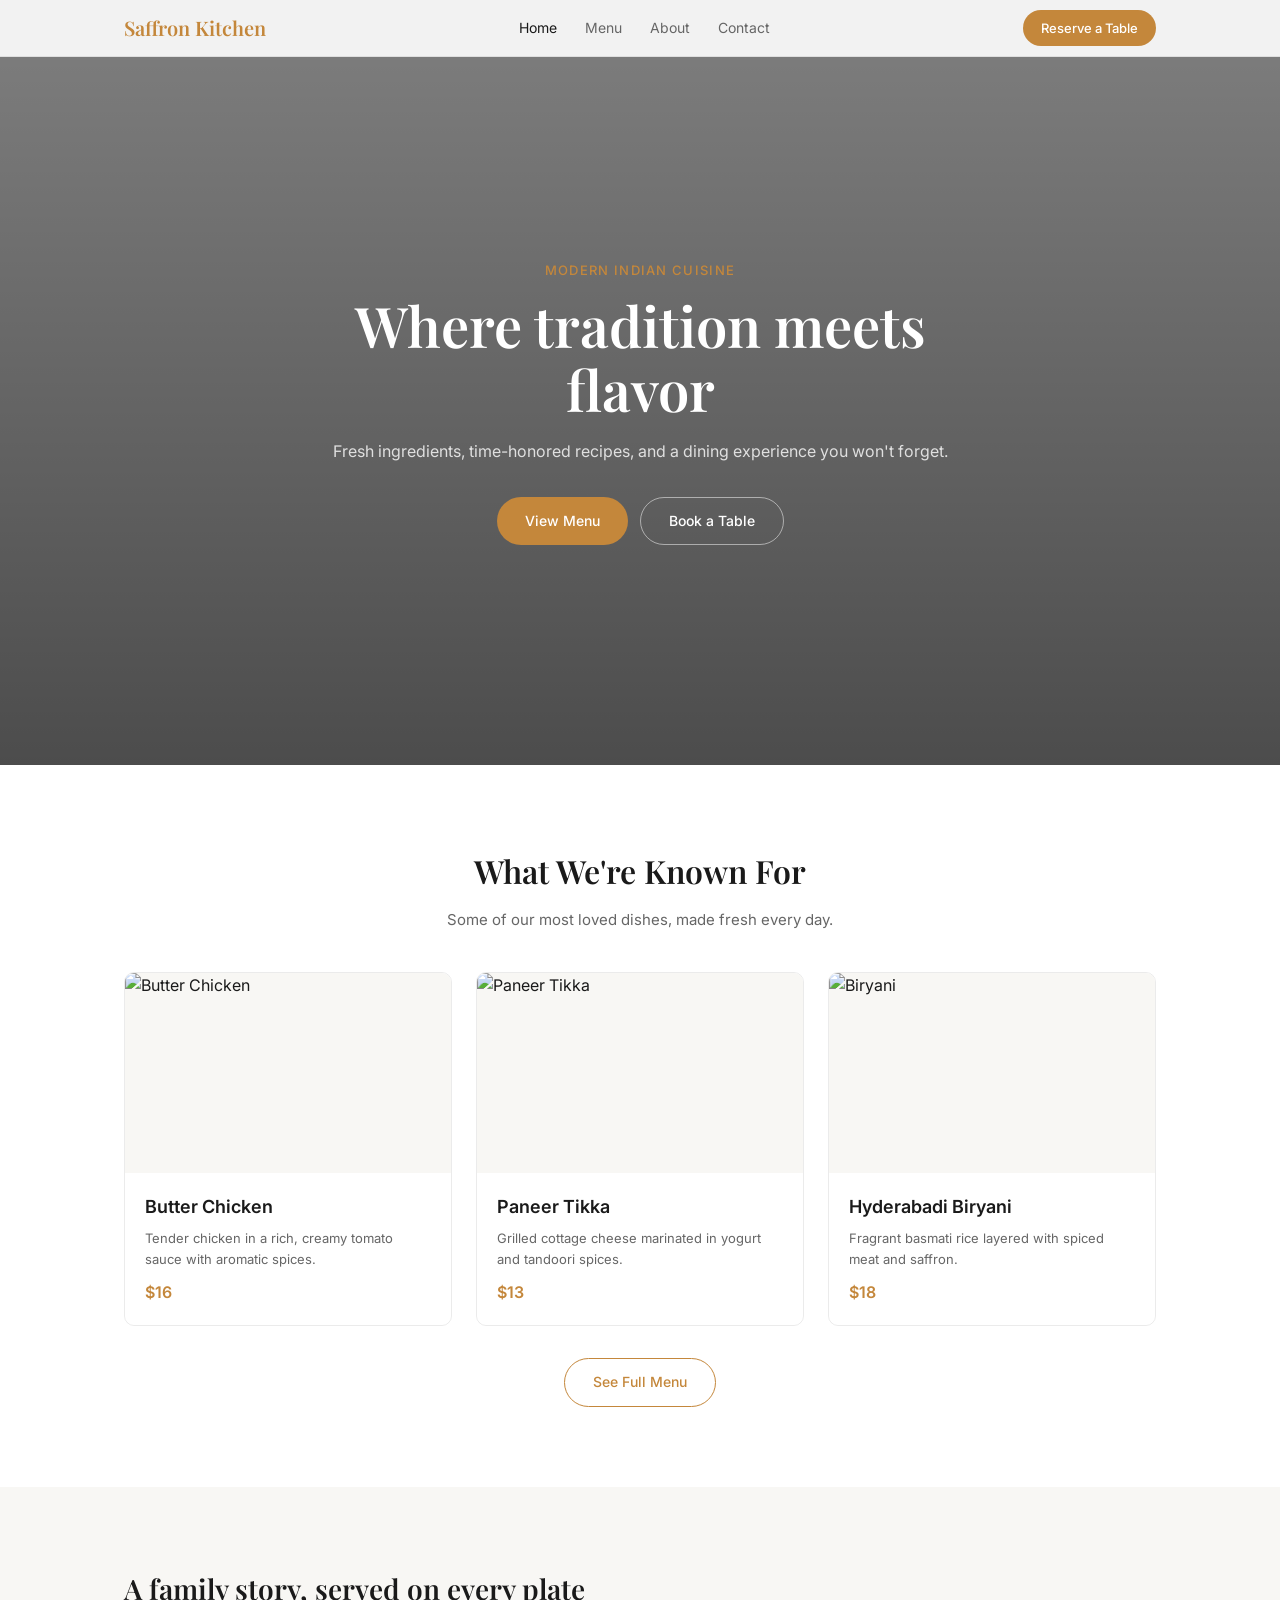
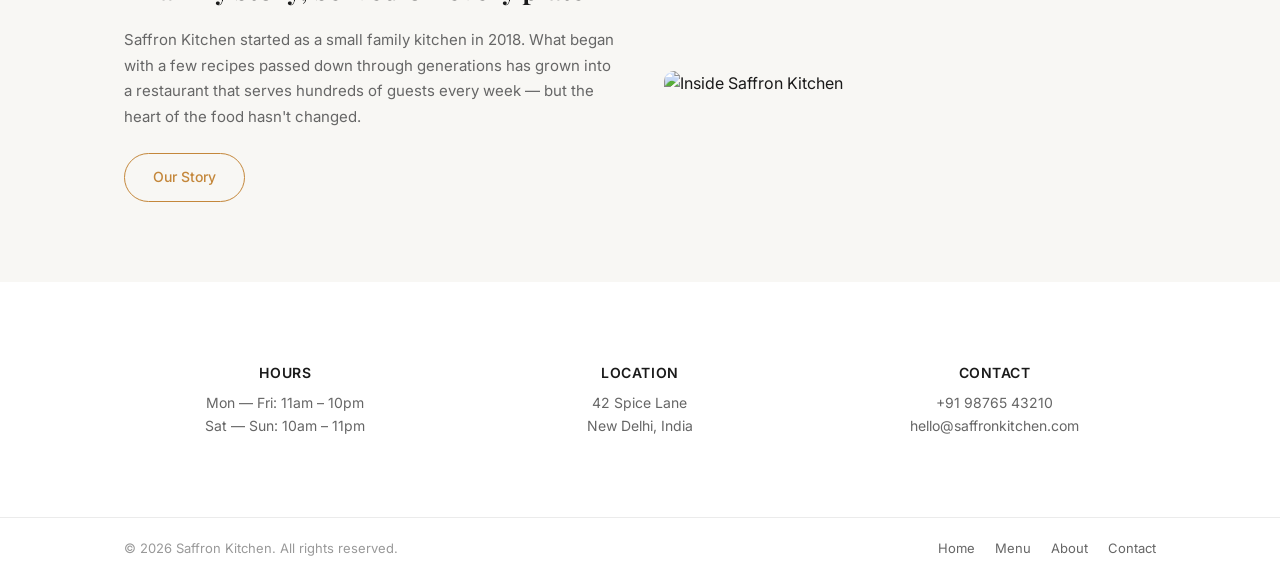
==== index.html @ c4163323 "Week 4: Saffron Kitchen restaurant website" ====
<!DOCTYPE html>
<html lang="en">
<head>
    <meta charset="UTF-8">
    <meta name="viewport" content="width=device-width, initial-scale=1.0">
    <title>Saffron Kitchen — Modern Indian Restaurant</title>
    <link rel="preconnect" href="https://fonts.googleapis.com">
    <link rel="preconnect" href="https://fonts.gstatic.com" crossorigin>
    <link href="https://fonts.googleapis.com/css2?family=Inter:wght@300;400;500;600;700&family=Playfair+Display:wght@400;500;600;700&display=swap" rel="stylesheet">
    <link rel="stylesheet" href="css/style.css">
</head>
<body>

    <nav class="nav">
        <div class="nav-inner">
            <a href="index.html" class="nav-logo">Saffron Kitchen</a>
            <div class="nav-links" id="navLinks">
                <a href="index.html" class="active">Home</a>
                <a href="menu.html">Menu</a>
                <a href="about.html">About</a>
                <a href="contact.html">Contact</a>
            </div>
            <a href="contact.html#reserve" class="nav-cta">Reserve a Table</a>
            <button class="hamburger" id="menuBtn">
                <span class="ham-line"></span>
                <span class="ham-line"></span>
            </button>
        </div>
    </nav>

    <!-- hero -->
    <section class="hero home-hero">
        <div class="hero-overlay"></div>
        <div class="hero-content">
            <p class="hero-tag">Modern Indian Cuisine</p>
            <h1>Where tradition meets flavor</h1>
            <p class="hero-sub">Fresh ingredients, time-honored recipes, and a dining experience you won't forget.</p>
            <div class="hero-btns">
                <a href="menu.html" class="btn btn-primary">View Menu</a>
                <a href="contact.html#reserve" class="btn btn-outline-light">Book a Table</a>
            </div>
        </div>
    </section>

    <!-- featured dishes -->
    <section class="section">
        <div class="container">
            <h2 class="section-title">What We're Known For</h2>
            <p class="section-sub">Some of our most loved dishes, made fresh every day.</p>
            <div class="dishes-grid">
                <div class="dish-card">
                    <div class="dish-img">
                        <img src="images/dish1.jpg" alt="Butter Chicken">
                    </div>
                    <div class="dish-info">
                        <h3>Butter Chicken</h3>
                        <p>Tender chicken in a rich, creamy tomato sauce with aromatic spices.</p>
                        <span class="dish-price">$16</span>
                    </div>
                </div>
                <div class="dish-card">
                    <div class="dish-img">
                        <img src="images/dish2.jpg" alt="Paneer Tikka">
                    </div>
                    <div class="dish-info">
                        <h3>Paneer Tikka</h3>
                        <p>Grilled cottage cheese marinated in yogurt and tandoori spices.</p>
                        <span class="dish-price">$13</span>
                    </div>
                </div>
                <div class="dish-card">
                    <div class="dish-img">
                        <img src="images/dish3.jpg" alt="Biryani">
                    </div>
                    <div class="dish-info">
                        <h3>Hyderabadi Biryani</h3>
                        <p>Fragrant basmati rice layered with spiced meat and saffron.</p>
                        <span class="dish-price">$18</span>
                    </div>
                </div>
            </div>
            <div class="center-link">
                <a href="menu.html" class="btn btn-outline">See Full Menu</a>
            </div>
        </div>
    </section>

    <!-- about preview -->
    <section class="section bg-alt">
        <div class="container about-preview">
            <div class="about-preview-text">
                <h2>A family story, served on every plate</h2>
                <p>Saffron Kitchen started as a small family kitchen in 2018. What began with a few recipes passed down through generations has grown into a restaurant that serves hundreds of guests every week — but the heart of the food hasn't changed.</p>
                <a href="about.html" class="btn btn-outline">Our Story</a>
            </div>
            <div class="about-preview-img">
                <img src="images/restaurant.jpg" alt="Inside Saffron Kitchen">
            </div>
        </div>
    </section>

    <!-- hours + location quick info -->
    <section class="section">
        <div class="container">
            <div class="info-grid">
                <div class="info-block">
                    <h3>Hours</h3>
                    <p>Mon — Fri: 11am – 10pm</p>
                    <p>Sat — Sun: 10am – 11pm</p>
                </div>
                <div class="info-block">
                    <h3>Location</h3>
                    <p>42 Spice Lane</p>
                    <p>New Delhi, India</p>
                </div>
                <div class="info-block">
                    <h3>Contact</h3>
                    <p>+91 98765 43210</p>
                    <p>hello@saffronkitchen.com</p>
                </div>
            </div>
        </div>
    </section>

    <footer class="footer">
        <div class="container footer-row">
            <span>© 2026 Saffron Kitchen. All rights reserved.</span>
            <div class="footer-links">
                <a href="index.html">Home</a>
                <a href="menu.html">Menu</a>
                <a href="about.html">About</a>
                <a href="contact.html">Contact</a>
            </div>
        </div>
    </footer>

    <script src="js/script.js"></script>
</body>
</html>
---- css/style.css ----
/* base */

:root {
    --font: 'Inter', -apple-system, sans-serif;
    --font-display: 'Playfair Display', Georgia, serif;
    --bg: #fff;
    --bg-alt: #f8f7f4;
    --surface: #fff;
    --text: #1a1a1a;
    --text-muted: #666;
    --text-faint: #999;
    --accent: #c4873b;
    --accent-hover: #b3762e;
    --accent-light: #fdf6ed;
    --border: rgba(0,0,0,0.08);
    --red: #d63031;
    --green: #27ae60;
    --shadow: 0 2px 20px rgba(0,0,0,0.06);
    --radius: 10px;
}

*, *::before, *::after { margin: 0; padding: 0; box-sizing: border-box; }
html { scroll-behavior: smooth; }

body {
    font-family: var(--font);
    background: var(--bg);
    color: var(--text);
    line-height: 1.6;
    -webkit-font-smoothing: antialiased;
}

img { display: block; max-width: 100%; }
a { color: inherit; text-decoration: none; }
button { font-family: inherit; cursor: pointer; }

.container { max-width: 1080px; margin: 0 auto; padding: 0 24px; }
.section { padding: 80px 0; }
.bg-alt { background: var(--bg-alt); }


/* nav */

.nav {
    position: fixed; top: 0; left: 0; right: 0; z-index: 100;
    background: rgba(255,255,255,0.9);
    backdrop-filter: saturate(180%) blur(20px);
    -webkit-backdrop-filter: saturate(180%) blur(20px);
    border-bottom: 1px solid var(--border);
}

.nav-inner {
    max-width: 1080px; margin: 0 auto; padding: 0 24px;
    height: 56px; display: flex; align-items: center; justify-content: space-between;
}

.nav-logo {
    font-family: var(--font-display);
    font-size: 20px; font-weight: 600;
    color: var(--accent);
}

.nav-links { display: flex; gap: 28px; }
.nav-links a { font-size: 14px; color: var(--text-muted); transition: color 0.2s; }
.nav-links a:hover, .nav-links a.active { color: var(--text); }

.nav-cta {
    font-size: 13px; font-weight: 500;
    padding: 8px 18px; border-radius: 980px;
    background: var(--accent); color: #fff;
    transition: background 0.2s;
}
.nav-cta:hover { background: var(--accent-hover); }

.hamburger {
    display: none; background: none; border: none;
    width: 24px; height: 18px; position: relative;
    flex-direction: column; justify-content: space-between;
}
.ham-line {
    display: block; height: 1.5px; width: 100%;
    background: var(--text); border-radius: 1px;
    transition: transform 0.2s, opacity 0.2s;
}
.hamburger.open .ham-line:first-child { transform: translateY(8px) rotate(45deg); }
.hamburger.open .ham-line:last-child { transform: translateY(-8px) rotate(-45deg); }


/* buttons */

.btn {
    display: inline-flex; align-items: center; justify-content: center;
    padding: 12px 28px; font-size: 14px; font-weight: 500;
    border-radius: 980px; border: none; transition: all 0.2s;
}
.btn-primary { background: var(--accent); color: #fff; }
.btn-primary:hover { background: var(--accent-hover); }
.btn-outline { background: transparent; color: var(--accent); border: 1.5px solid var(--accent); }
.btn-outline:hover { background: var(--accent); color: #fff; }
.btn-outline-light { background: transparent; color: #fff; border: 1.5px solid rgba(255,255,255,0.5); }
.btn-outline-light:hover { background: rgba(255,255,255,0.15); border-color: #fff; }
.btn-block { width: 100%; }


/* hero */

.home-hero {
    min-height: 85vh; display: flex; align-items: center;
    justify-content: center; text-align: center;
    position: relative; overflow: hidden;
    background: url('../images/hero-bg.jpg') center/cover no-repeat;
    padding: 120px 24px 80px;
}

.hero-overlay {
    position: absolute; inset: 0;
    background: linear-gradient(to bottom, rgba(0,0,0,0.5), rgba(0,0,0,0.7));
}

.hero-content { position: relative; z-index: 1; max-width: 640px; }

.hero-tag {
    font-size: 13px; font-weight: 500; text-transform: uppercase;
    letter-spacing: 0.1em; color: var(--accent); margin-bottom: 12px;
}

.home-hero h1 {
    font-family: var(--font-display);
    font-size: clamp(36px, 6vw, 56px);
    font-weight: 600; color: #fff; line-height: 1.15;
    margin-bottom: 16px;
}

.hero-sub { font-size: 16px; color: rgba(255,255,255,0.8); margin-bottom: 32px; line-height: 1.7; }

.hero-btns { display: flex; gap: 12px; justify-content: center; flex-wrap: wrap; }


/* page headers (inner pages) */

.page-header {
    padding: 120px 24px 48px;
    text-align: center; background: var(--bg-alt);
}

.page-header h1 {
    font-family: var(--font-display);
    font-size: 40px; font-weight: 600; margin-bottom: 8px;
}

.page-header p { color: var(--text-muted); font-size: 16px; }


/* section titles */

.section-title {
    font-family: var(--font-display);
    font-size: 32px; font-weight: 600; text-align: center;
    margin-bottom: 12px;
}
.section-sub { text-align: center; color: var(--text-muted); font-size: 15px; margin-bottom: 40px; }


/* dishes grid (home) */

.dishes-grid { display: grid; grid-template-columns: repeat(3, 1fr); gap: 24px; margin-bottom: 32px; }

.dish-card {
    border: 1px solid var(--border); border-radius: var(--radius);
    overflow: hidden; transition: transform 0.2s, box-shadow 0.2s;
}
.dish-card:hover { transform: translateY(-3px); box-shadow: var(--shadow); }

.dish-img { height: 200px; overflow: hidden; background: var(--bg-alt); }
.dish-img img { width: 100%; height: 100%; object-fit: cover; transition: transform 0.3s; }
.dish-card:hover .dish-img img { transform: scale(1.05); }

.dish-info { padding: 20px; }
.dish-info h3 { font-size: 18px; font-weight: 600; margin-bottom: 6px; }
.dish-info p { font-size: 13px; color: var(--text-muted); margin-bottom: 10px; }
.dish-price { font-size: 16px; font-weight: 600; color: var(--accent); }

.center-link { text-align: center; }


/* about preview (home) */

.about-preview { display: grid; grid-template-columns: 1fr 1fr; gap: 48px; align-items: center; }
.about-preview h2 { font-family: var(--font-display); font-size: 28px; font-weight: 600; margin-bottom: 16px; }
.about-preview p { color: var(--text-muted); font-size: 15px; margin-bottom: 24px; line-height: 1.7; }
.about-preview-img img { border-radius: var(--radius); width: 100%; }


/* info grid (home) */

.info-grid { display: grid; grid-template-columns: repeat(3, 1fr); gap: 32px; text-align: center; }
.info-block h3 { font-size: 14px; font-weight: 600; text-transform: uppercase; letter-spacing: 0.04em; margin-bottom: 8px; }
.info-block p { font-size: 14px; color: var(--text-muted); }


/* menu page */

.menu-filters {
    display: flex; gap: 8px; justify-content: center;
    flex-wrap: wrap; margin-bottom: 36px;
}

.filter-btn {
    padding: 8px 20px; font-size: 13px; font-weight: 500;
    border: 1px solid var(--border); border-radius: 980px;
    background: transparent; color: var(--text-muted);
    transition: all 0.2s;
}
.filter-btn:hover { border-color: var(--accent); color: var(--accent); }
.filter-btn.active { background: var(--accent); color: #fff; border-color: var(--accent); }

.menu-grid { display: grid; grid-template-columns: repeat(2, 1fr); gap: 16px; }

.menu-item {
    border: 1px solid var(--border); border-radius: var(--radius);
    padding: 20px; transition: box-shadow 0.2s;
}
.menu-item:hover { box-shadow: var(--shadow); }
.menu-item.hidden { display: none; }

.menu-item-top { display: flex; justify-content: space-between; align-items: baseline; margin-bottom: 6px; }
.menu-item-top h3 { font-size: 16px; font-weight: 600; }
.menu-price { font-size: 16px; font-weight: 600; color: var(--accent); }
.menu-item p { font-size: 13px; color: var(--text-muted); margin-bottom: 8px; }

.menu-tag {
    display: inline-block; font-size: 11px; font-weight: 600;
    padding: 2px 10px; border-radius: 980px; text-transform: uppercase;
    letter-spacing: 0.03em;
}
.menu-tag.veg { background: #e8f5e9; color: #2e7d32; }
.menu-tag.popular { background: #fff3e0; color: #e65100; }


/* about page */

.story-grid { display: grid; grid-template-columns: 1fr 1fr; gap: 48px; align-items: center; }
.story-text h2 { font-family: var(--font-display); font-size: 28px; font-weight: 600; margin-bottom: 16px; }
.story-text p { color: var(--text-muted); font-size: 15px; line-height: 1.7; margin-bottom: 16px; }
.story-img img { border-radius: var(--radius); }

.values-grid { display: grid; grid-template-columns: repeat(3, 1fr); gap: 24px; margin-top: 32px; }
.value-card {
    background: var(--surface); border: 1px solid var(--border);
    border-radius: var(--radius); padding: 28px;
}
.value-card h3 { font-size: 16px; font-weight: 600; margin-bottom: 8px; }
.value-card p { font-size: 13px; color: var(--text-muted); line-height: 1.6; }

.team-grid { display: grid; grid-template-columns: repeat(3, 1fr); gap: 24px; margin-top: 32px; text-align: center; }
.team-img { width: 140px; height: 140px; margin: 0 auto 14px; border-radius: 50%; overflow: hidden; background: var(--bg-alt); }
.team-img img { width: 100%; height: 100%; object-fit: cover; }
.team-card h3 { font-size: 16px; font-weight: 600; margin-bottom: 2px; }
.team-card p { font-size: 13px; color: var(--text-muted); }

.cta-center { text-align: center; max-width: 480px; margin: 0 auto; }
.cta-center h2 { font-family: var(--font-display); font-size: 28px; margin-bottom: 10px; }
.cta-center p { color: var(--text-muted); margin-bottom: 24px; }


/* contact page */

.contact-grid { display: grid; grid-template-columns: 1fr 1fr; gap: 40px; }

.contact-block { margin-bottom: 28px; }
.contact-block h3 { font-size: 14px; font-weight: 600; text-transform: uppercase; letter-spacing: 0.04em; margin-bottom: 6px; }
.contact-block p { font-size: 14px; color: var(--text-muted); }

.map-placeholder { border-radius: var(--radius); overflow: hidden; margin-top: 8px; background: var(--bg-alt); }
.map-placeholder img { width: 100%; height: 200px; object-fit: cover; }

.form-card {
    background: var(--surface); border: 1px solid var(--border);
    border-radius: 16px; padding: 28px; margin-bottom: 24px;
}
.form-card h2 { font-family: var(--font-display); font-size: 22px; margin-bottom: 4px; }
.form-sub { font-size: 13px; color: var(--text-muted); margin-bottom: 20px; }

.field { margin-bottom: 14px; }
.field label { display: block; font-size: 13px; font-weight: 600; margin-bottom: 4px; }
.field input, .field textarea, .field select {
    width: 100%; padding: 10px 12px; font-size: 14px;
    font-family: var(--font); background: var(--bg-alt);
    color: var(--text); border: 1.5px solid transparent;
    border-radius: 8px; outline: none; resize: vertical;
    transition: border-color 0.2s;
}
.field input:focus, .field textarea:focus, .field select:focus { border-color: var(--accent); }
.field input.bad, .field textarea.bad, .field select.bad { border-color: var(--red); }
.field input.good, .field textarea.good, .field select.good { border-color: var(--green); }

.field-row { display: grid; grid-template-columns: 1fr 1fr; gap: 14px; }

.err { display: block; font-size: 11px; color: var(--red); margin-top: 3px; min-height: 15px; }

.form-done { display: none; text-align: center; padding: 20px 0; }
.form-card.sent .form-fields { display: none; }
.form-card.sent .form-done { display: block; }
.form-done h3 { font-size: 18px; font-weight: 600; margin-bottom: 6px; color: var(--green); }
.form-done p { color: var(--text-muted); font-size: 14px; margin-bottom: 16px; }


/* footer */

.footer { border-top: 1px solid var(--border); padding: 20px 0; }
.footer-row { display: flex; justify-content: space-between; align-items: center; font-size: 13px; color: var(--text-faint); }
.footer-links { display: flex; gap: 20px; }
.footer-links a { color: var(--text-muted); transition: color 0.2s; }
.footer-links a:hover { color: var(--text); }


/* responsive */

@media (max-width: 768px) {
    .nav-links {
        display: none; position: absolute; top: 56px; left: 0; right: 0;
        flex-direction: column; background: rgba(255,255,255,0.95);
        backdrop-filter: blur(20px); -webkit-backdrop-filter: blur(20px);
        border-bottom: 1px solid var(--border);
        padding: 16px 24px; gap: 14px;
    }
    .nav-links.open { display: flex; }
    .nav-cta { display: none; }
    .hamburger { display: flex; }

    .section { padding: 56px 0; }

    .dishes-grid { grid-template-columns: 1fr; }
    .about-preview { grid-template-columns: 1fr; gap: 32px; }
    .info-grid { grid-template-columns: 1fr; gap: 24px; }
    .menu-grid { grid-template-columns: 1fr; }
    .story-grid { grid-template-columns: 1fr; gap: 32px; }
    .values-grid { grid-template-columns: 1fr; }
    .team-grid { grid-template-columns: 1fr; gap: 32px; }
    .contact-grid { grid-template-columns: 1fr; }
    .field-row { grid-template-columns: 1fr; }

    .footer-row { flex-direction: column; gap: 8px; text-align: center; }
    .page-header h1 { font-size: 32px; }
}
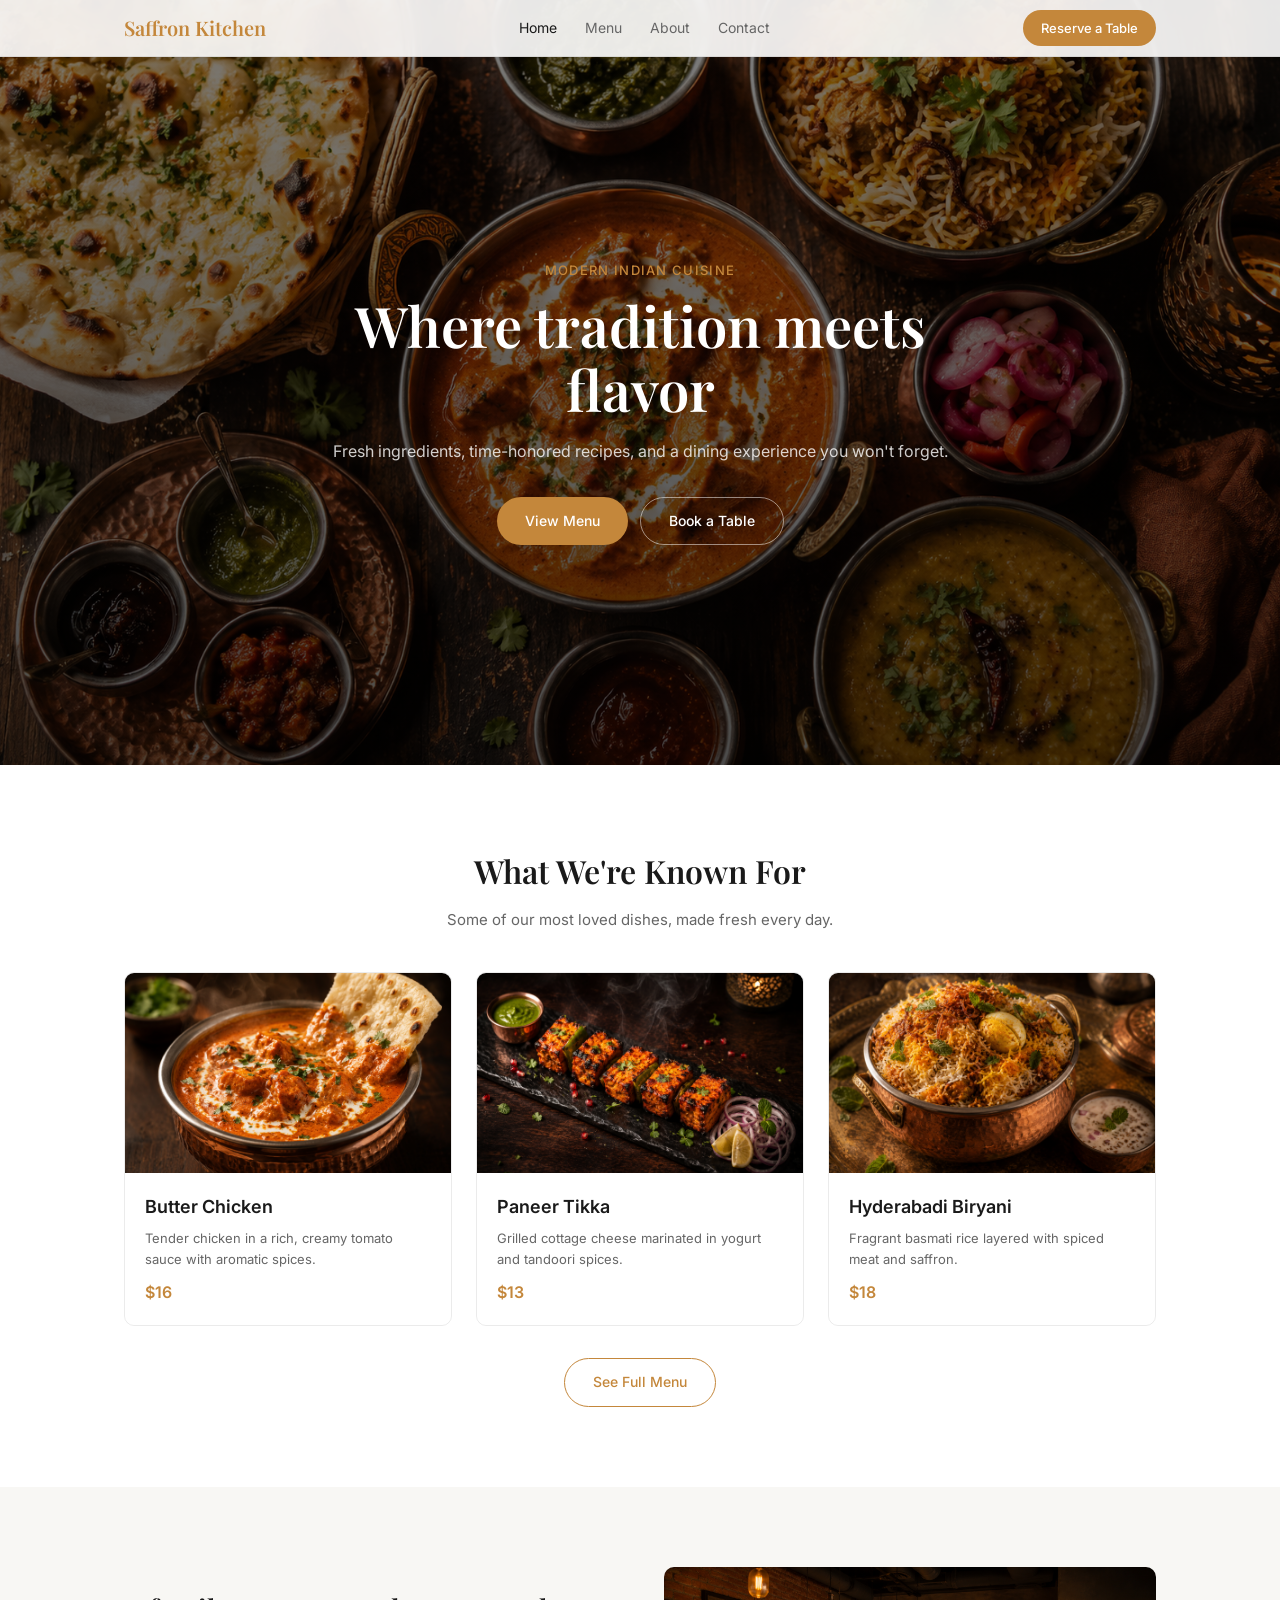
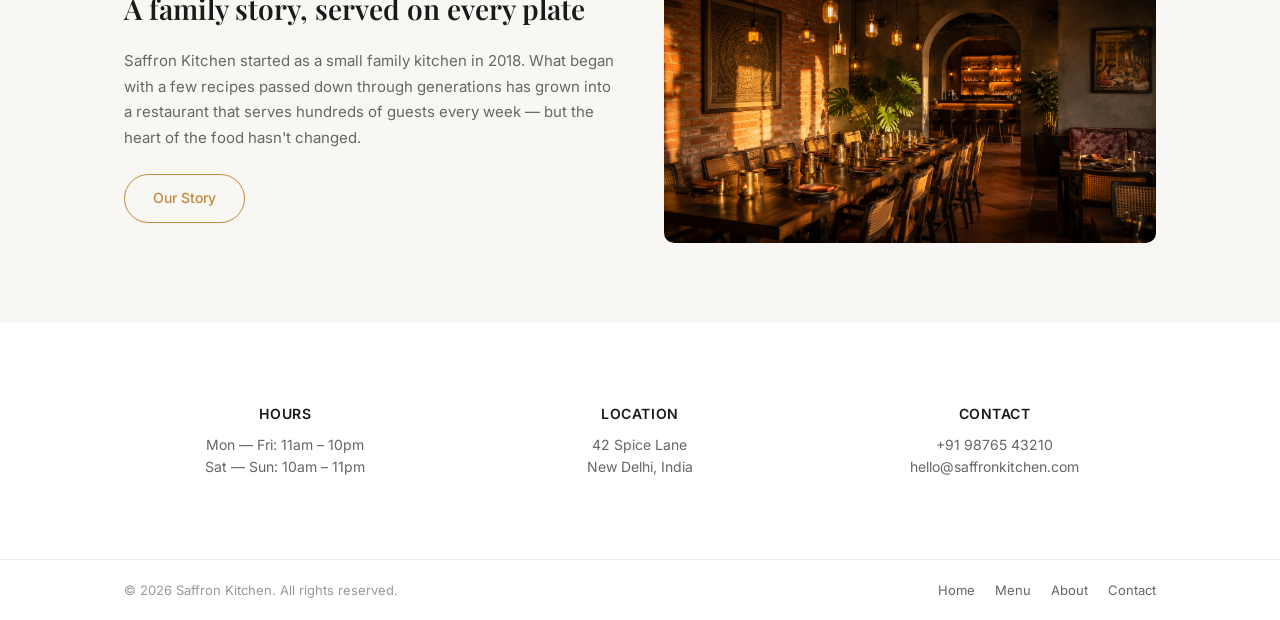
==== commit 161e481b: "Added images and fixed extensions" ====
--- a/index.html
+++ b/index.html
@@ -50,7 +50,7 @@
             <div class="dishes-grid">
                 <div class="dish-card">
                     <div class="dish-img">
-                        <img src="images/dish1.jpg" alt="Butter Chicken">
+                        <img src="images/dish1.png" alt="Butter Chicken">
                     </div>
                     <div class="dish-info">
                         <h3>Butter Chicken</h3>
@@ -60,7 +60,7 @@
                 </div>
                 <div class="dish-card">
                     <div class="dish-img">
-                        <img src="images/dish2.jpg" alt="Paneer Tikka">
+                        <img src="images/dish2.png" alt="Paneer Tikka">
                     </div>
                     <div class="dish-info">
                         <h3>Paneer Tikka</h3>
@@ -70,7 +70,7 @@
                 </div>
                 <div class="dish-card">
                     <div class="dish-img">
-                        <img src="images/dish3.jpg" alt="Biryani">
+                        <img src="images/dish3.png" alt="Biryani">
                     </div>
                     <div class="dish-info">
                         <h3>Hyderabadi Biryani</h3>
@@ -94,7 +94,7 @@
                 <a href="about.html" class="btn btn-outline">Our Story</a>
             </div>
             <div class="about-preview-img">
-                <img src="images/restaurant.jpg" alt="Inside Saffron Kitchen">
+                <img src="images/restaurant.png" alt="Inside Saffron Kitchen">
             </div>
         </div>
     </section>
--- a/css/style.css
+++ b/css/style.css
@@ -108,7 +108,7 @@
     min-height: 85vh; display: flex; align-items: center;
     justify-content: center; text-align: center;
     position: relative; overflow: hidden;
-    background: url('../images/hero-bg.jpg') center/cover no-repeat;
+    background: url('../images/hero-bg.png') center/cover no-repeat;
     padding: 120px 24px 80px;
 }
 
